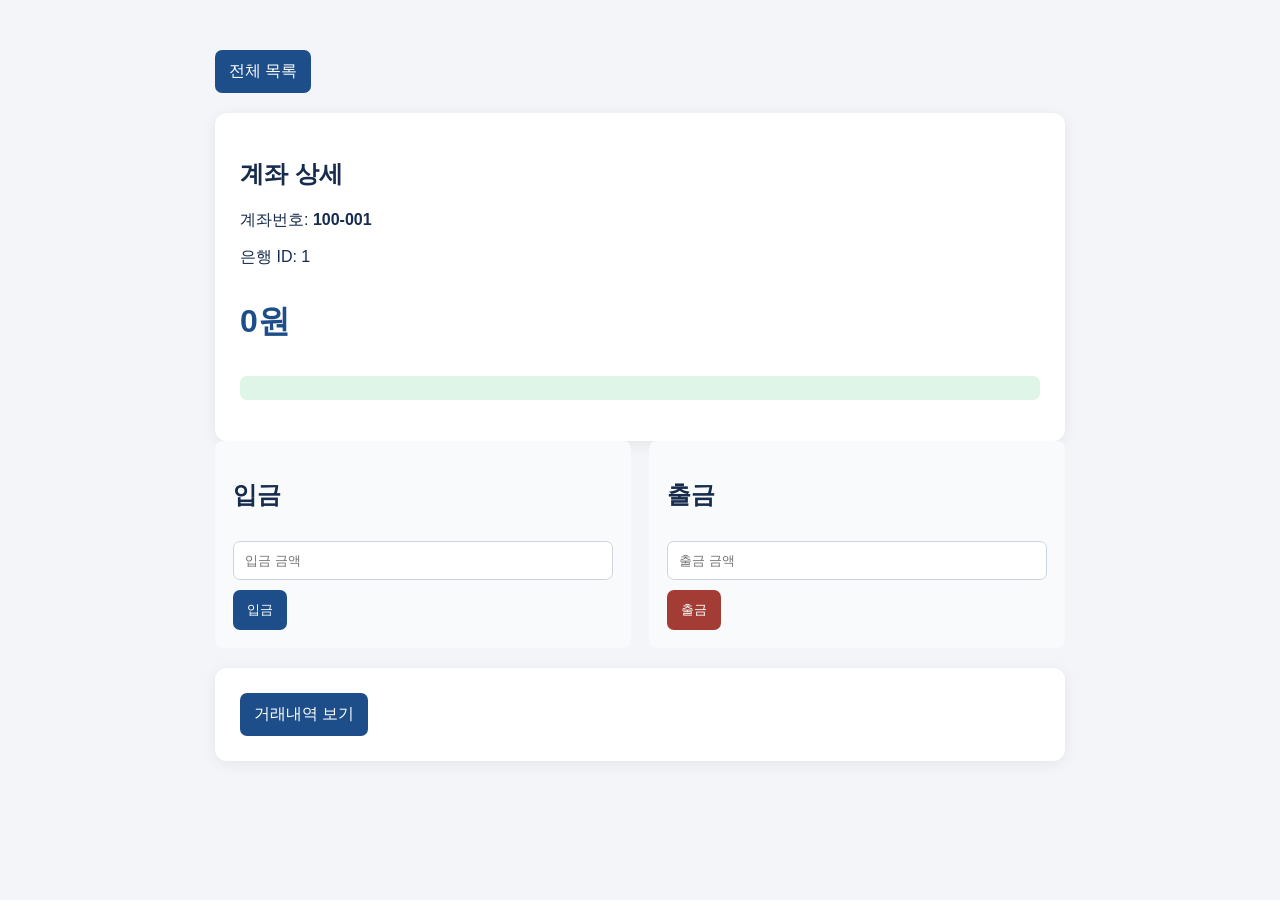
==== src/main/resources/templates/account_detail.html @ 18712a21 "first commit" ====
<!doctype html>
<html lang="ko" xmlns:th="http://www.thymeleaf.org">

<head>
	<meta charset="UTF-8">
	<meta name="viewport" content="width=device-width,initial-scale=1">
	<title>계좌 상세</title>
	<style>
		body {
			font-family: Arial, sans-serif;
			background: #f3f5f8;
			color: #172b4d
		}

		.wrap {
			max-width: 850px;
			margin: auto;
			padding: 42px 24px
		}

		.card {
			background: #fff;
			padding: 25px;
			border-radius: 12px;
			box-shadow: 0 3px 15px #0001;
			margin-top: 20px
		}

		.balance {
			font-size: 32px;
			font-weight: bold;
			color: #1d4e89
		}

		.forms {
			display: grid;
			grid-template-columns: 1fr 1fr;
			gap: 18px
		}

		.form {
			padding: 18px;
			background: #f8fafc;
			border-radius: 8px
		}

		input {
			box-sizing: border-box;
			width: 100%;
			padding: 11px;
			border: 1px solid #cbd5e1;
			border-radius: 7px;
			margin: 10px 0
		}

		button,
		a {
			display: inline-block;
			padding: 11px 14px;
			border: 0;
			border-radius: 7px;
			background: #1d4e89;
			color: #fff;
			text-decoration: none;
			cursor: pointer
		}

		.withdraw {
			background: #a33c35
		}

		.message {
			padding: 12px;
			background: #dff5e8;
			border-radius: 7px
		}
	</style>
</head>

<body>
	<main class="wrap"><a th:href="@{/accounts}">전체 목록</a>
		<section class="card">
			<h1 th:text="${account.name + '님의 계좌'}">계좌 상세</h1>
			<p>계좌번호: <strong th:text="${account.accountNo}">100-001</strong></p>
			<p>은행 ID: <span th:text="${account.bankId}">1</span></p>
			<p class="balance" th:text="${#numbers.formatInteger(account.balance,3,'COMMA')} + '원'">0원</p>
			<p class="message" th:if="${message}" th:text="${message}"></p>
		</section>
		<section class="forms">
			<div class="form">
				<h2>입금</h2>
				<form th:action="@{/accounts/{no}/deposit(no=${account.accountNo})}" method="post"><input name="amount"
						type="number" min="1" placeholder="입금 금액" required><button type="submit">입금</button></form>
			</div>
			<div class="form">
				<h2>출금</h2>
				<form th:action="@{/accounts/{no}/withdraw(no=${account.accountNo})}" method="post"><input name="amount"
						type="number" min="1" placeholder="출금 금액" required><button class="withdraw"
						type="submit">출금</button></form>
			</div>
		</section>
		<section class="card"><a th:href="@{/accounts/{no}/transactions(no=${account.accountNo})}">거래내역 보기</a></section>
	</main>
</body>

</html>
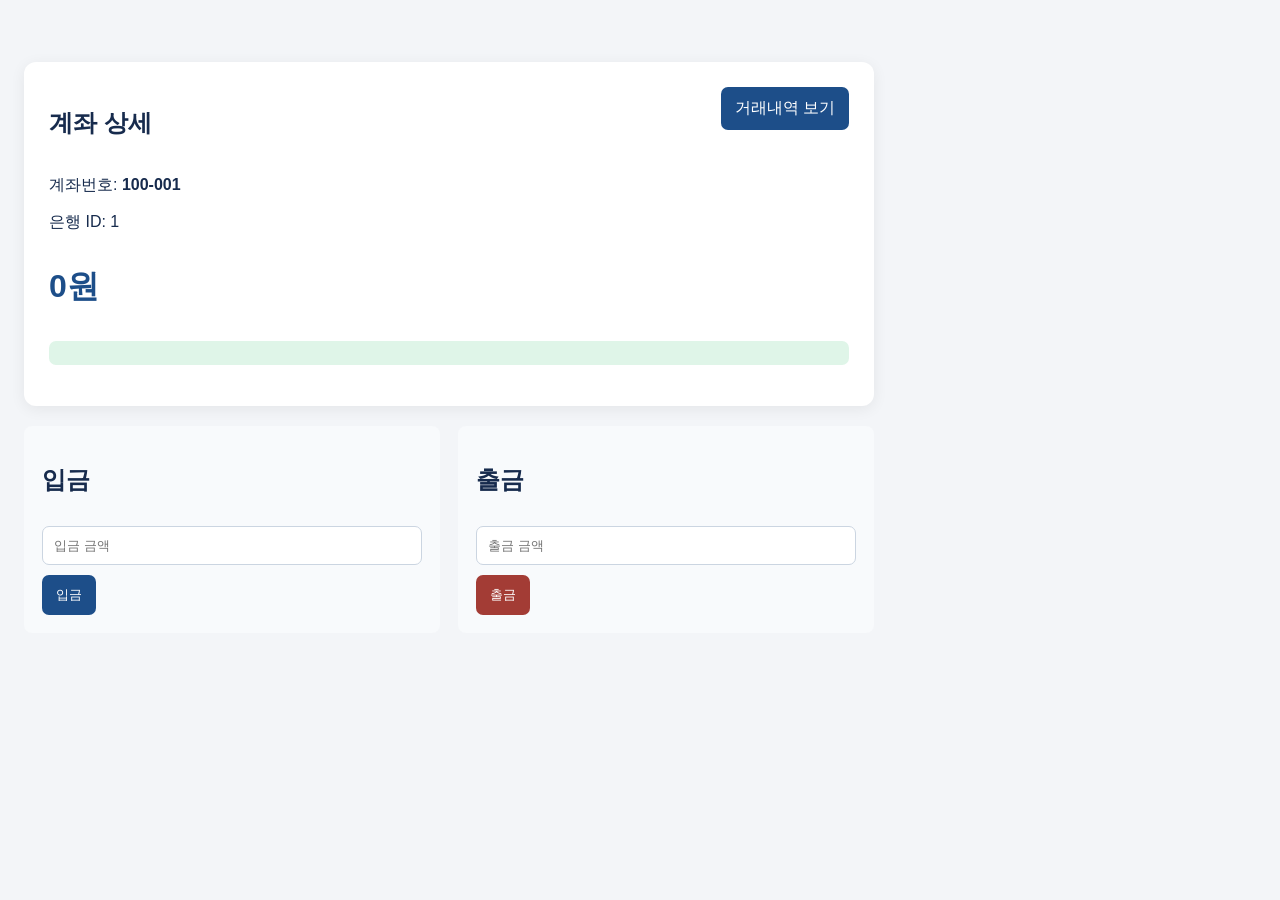
==== commit 15506f73: "feat: 좌측 사이드바 네비게이션 메뉴 추가, home 경로 수정" ====
--- a/src/main/resources/templates/account_detail.html
+++ b/src/main/resources/templates/account_detail.html
@@ -7,14 +7,44 @@
 	<title>계좌 상세</title>
 	<style>
 		body {
+			margin: 0;
 			font-family: Arial, sans-serif;
 			background: #f3f5f8;
-			color: #172b4d
+			color: #172b4d;
+			display: flex;
 		}
 
-		.wrap {
+		.sidebar {
+			width: 220px;
+			min-height: 100vh;
+			background: #1d4e89;
+			color: #fff;
+			padding: 24px 16px;
+			box-sizing: border-box;
+			flex-shrink: 0;
+		}
+
+		.sidebar h2 {
+			margin: 0 0 24px;
+			font-size: 18px;
+		}
+
+		.sidebar a {
+			display: block;
+			color: #e5edf7;
+			text-decoration: none;
+			padding: 10px 12px;
+			border-radius: 7px;
+			margin-bottom: 6px;
+		}
+
+		.sidebar a:hover {
+			background: #163f6e;
+		}
+
+		.content {
+			flex: 1;
 			max-width: 850px;
-			margin: auto;
 			padding: 42px 24px
 		}
 
@@ -26,6 +56,12 @@
 			margin-top: 20px
 		}
 
+		.card-header {
+			display: flex;
+			justify-content: space-between;
+			align-items: flex-start;
+		}
+
 		.balance {
 			font-size: 32px;
 			font-weight: bold;
@@ -33,9 +69,10 @@
 		}
 
 		.forms {
-			display: grid;
-			grid-template-columns: 1fr 1fr;
-			gap: 18px
+		    display: grid;
+		    grid-template-columns: 1fr 1fr;
+		    gap: 18px;
+		    margin-top: 20px
 		}
 
 		.form {
@@ -54,7 +91,7 @@
 		}
 
 		button,
-		a {
+		.btn {
 			display: inline-block;
 			padding: 11px 14px;
 			border: 0;
@@ -78,12 +115,16 @@
 </head>
 
 <body>
-	<main class="wrap"><a th:href="@{/accounts}">전체 목록</a>
+	<nav th:replace="~{fragments/nav :: sideNav}"></nav>
+	<main class="content">
 		<section class="card">
-			<h1 th:text="${account.name + '님의 계좌'}">계좌 상세</h1>
+			<div class="card-header">
+				<h1 th:text="${account.name + '님의 계좌'}">계좌 상세</h1>
+				<a class="btn" th:href="@{/accounts/{no}/transactions(no=${account.accountNo})}">거래내역 보기</a>
+			</div>
 			<p>계좌번호: <strong th:text="${account.accountNo}">100-001</strong></p>
 			<p>은행 ID: <span th:text="${account.bankId}">1</span></p>
-			<p class="balance" th:text="${#numbers.formatInteger(account.balance,3,'COMMA')} + '원'">0원</p>
+			<p class="balance" th:text="${#numbers.formatInteger(account.balance,1,'COMMA')} + '원'">0원</p>
 			<p class="message" th:if="${message}" th:text="${message}"></p>
 		</section>
 		<section class="forms">
@@ -99,7 +140,6 @@
 						type="submit">출금</button></form>
 			</div>
 		</section>
-		<section class="card"><a th:href="@{/accounts/{no}/transactions(no=${account.accountNo})}">거래내역 보기</a></section>
 	</main>
 </body>
 
